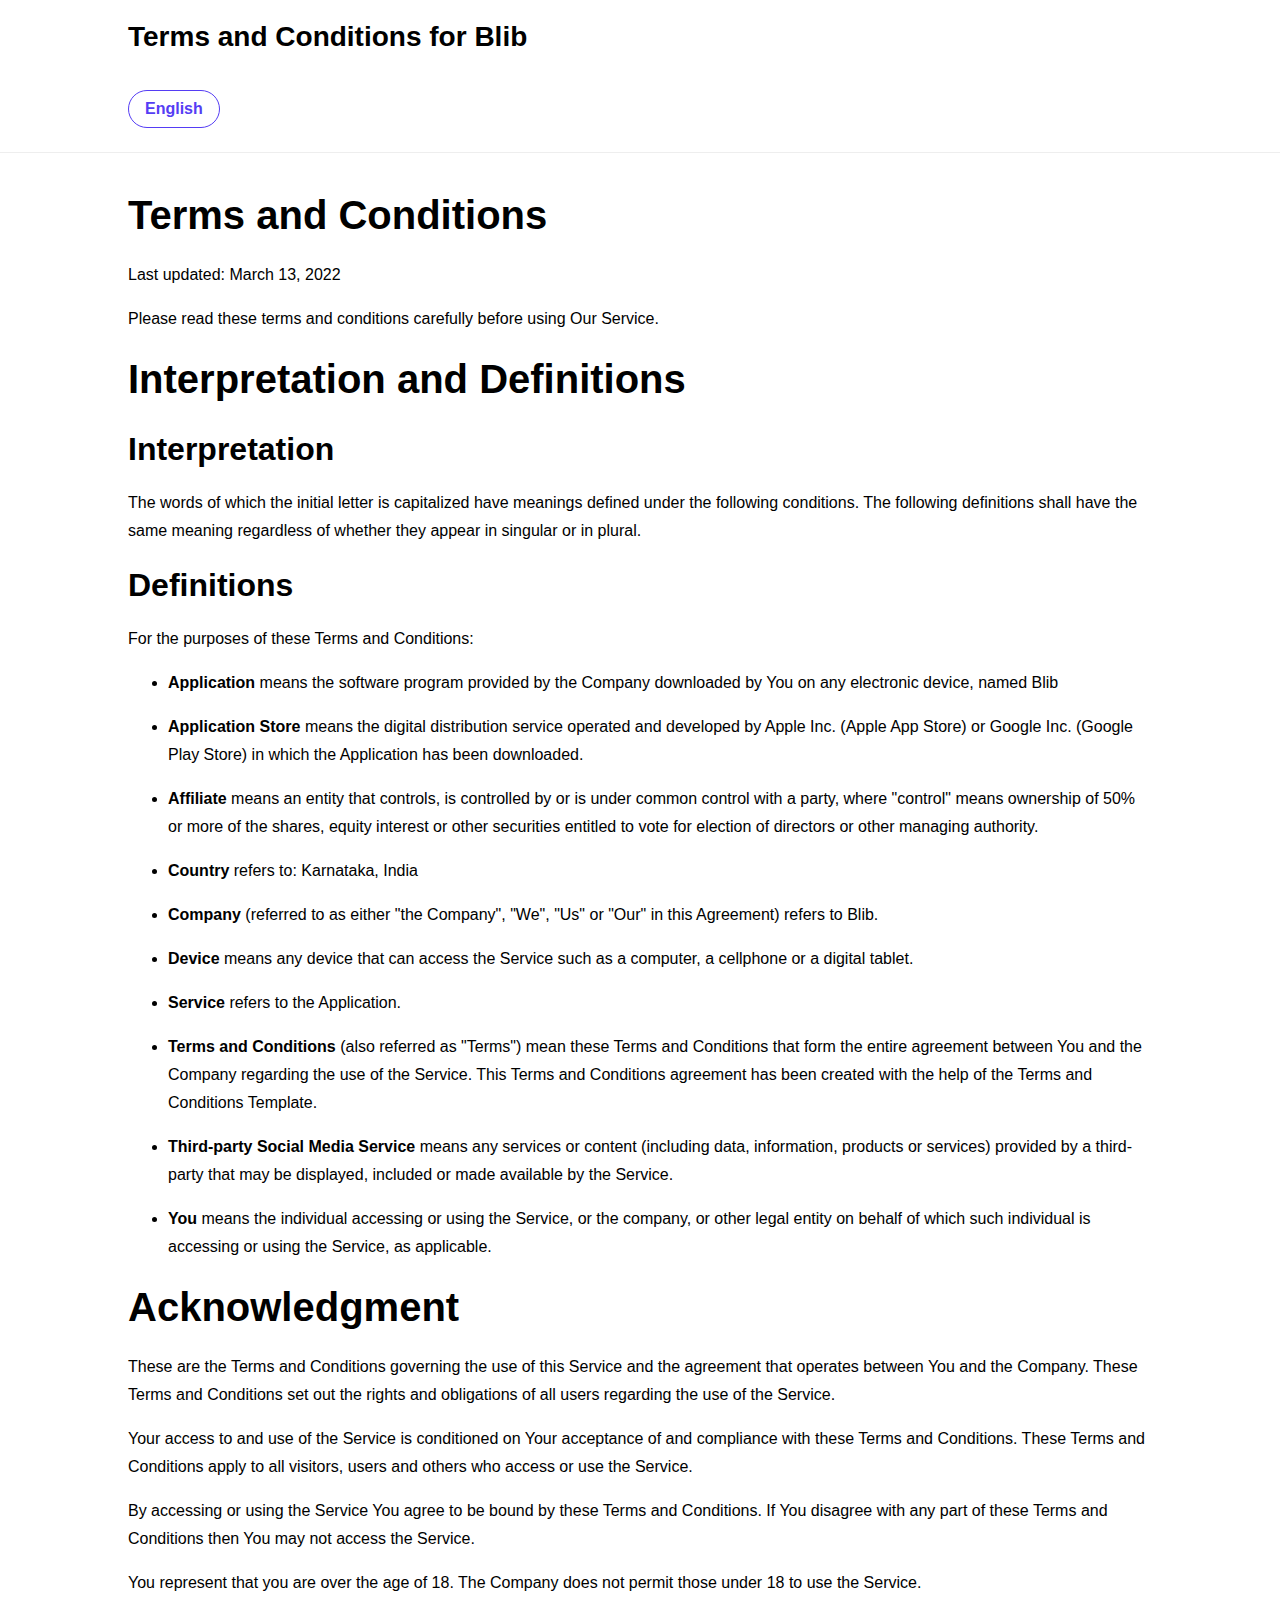
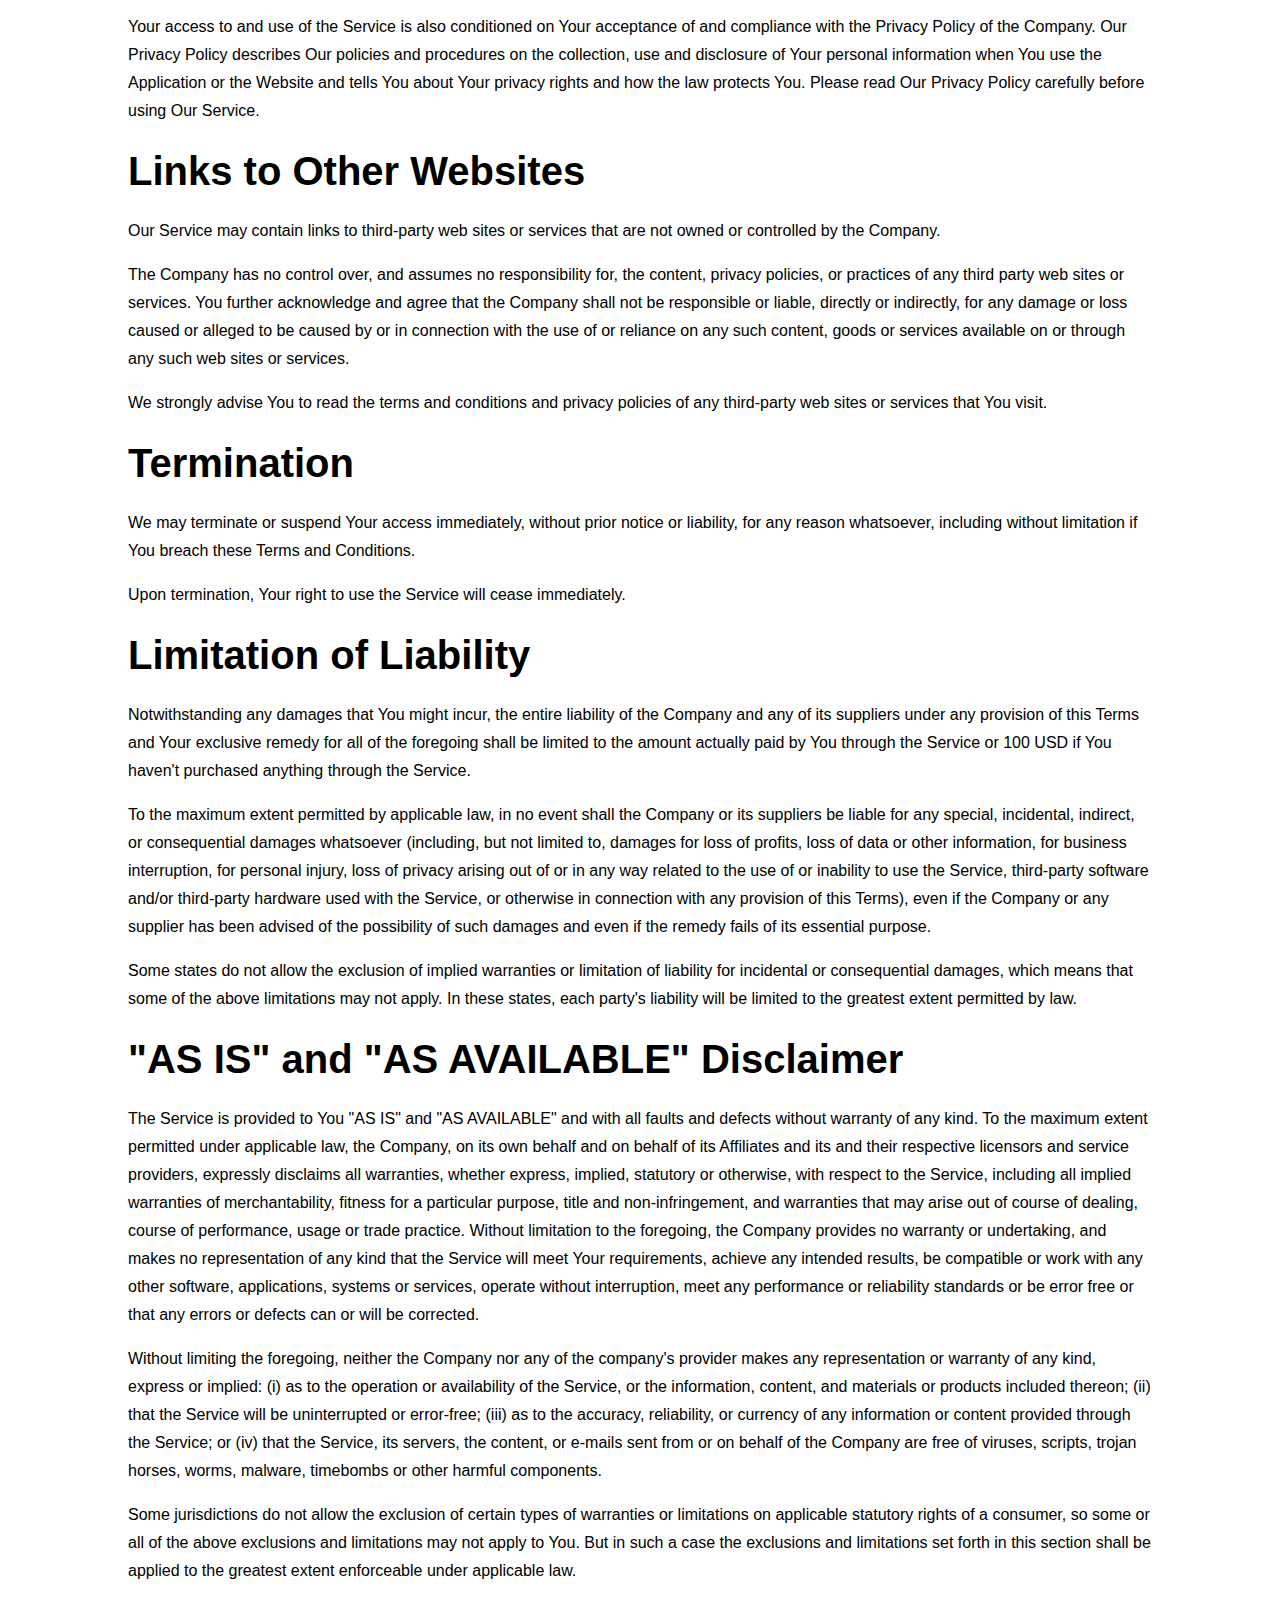
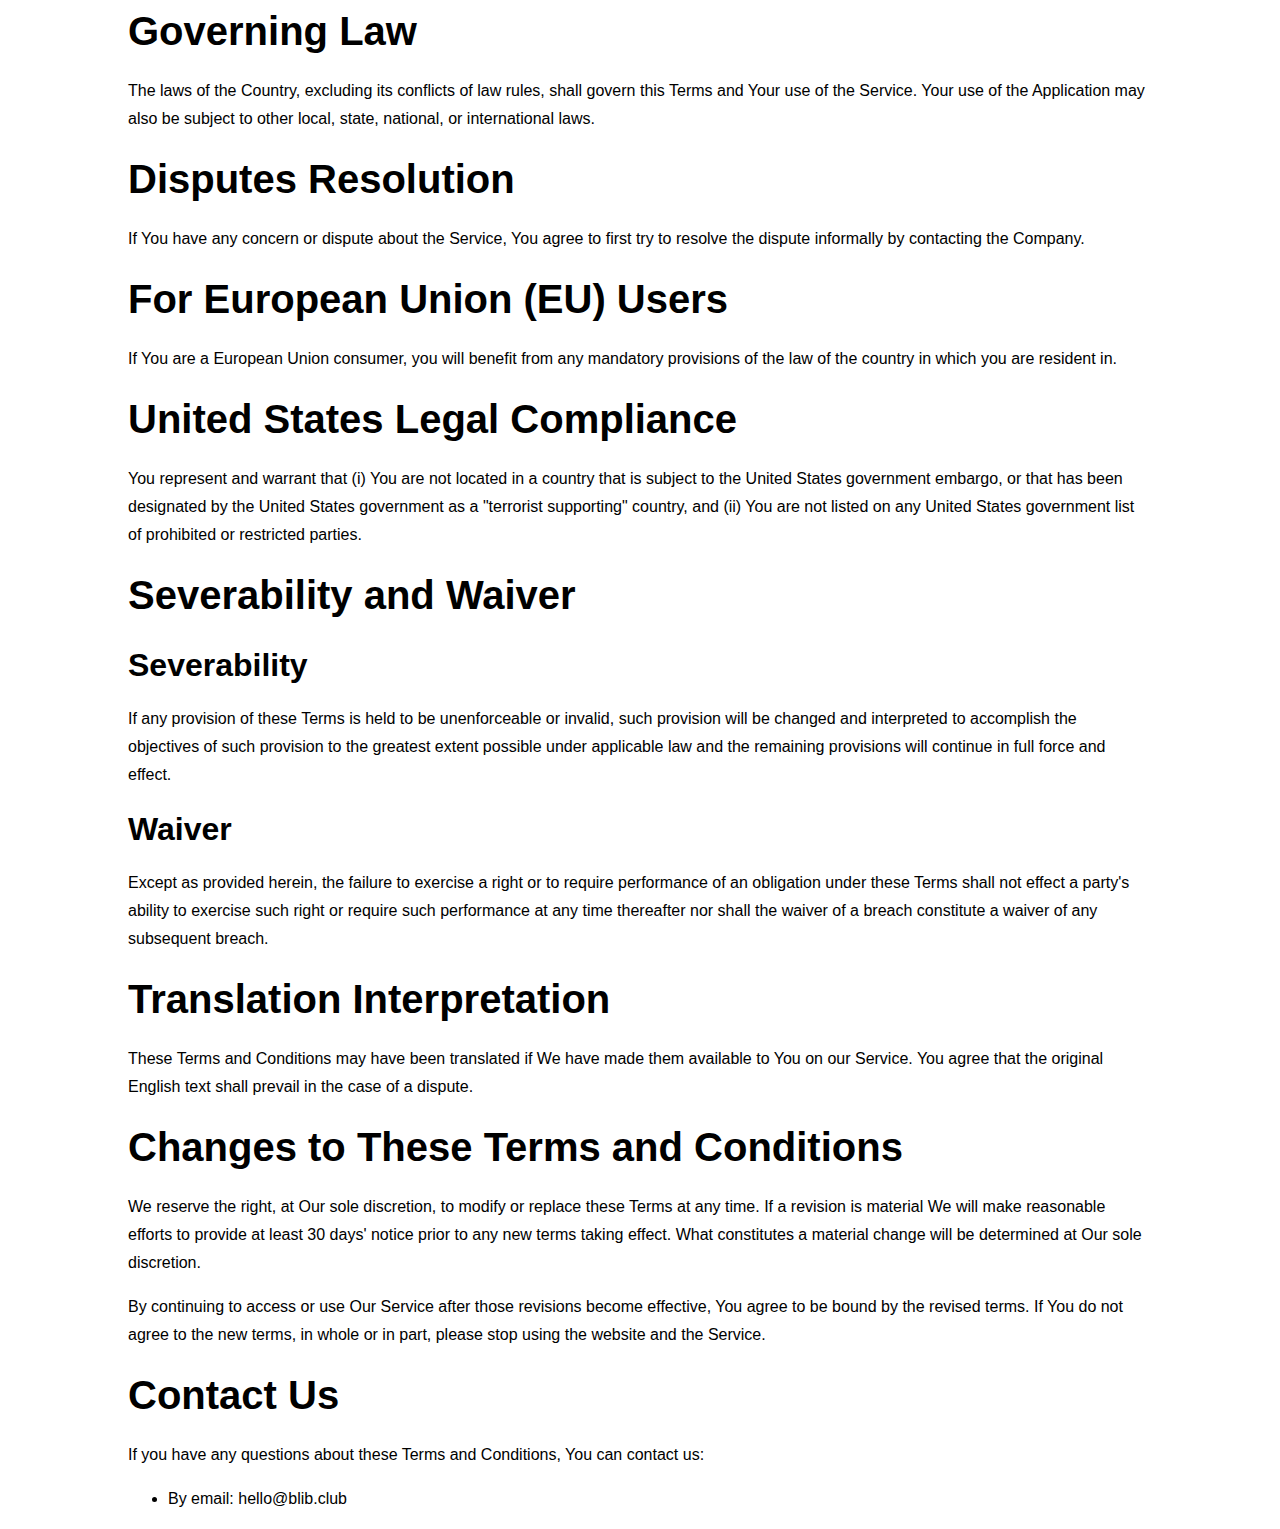
==== terms-and-conditions.html @ d6e5bd89 "Added the terms and condition & privacy-and-policy" ====
<!DOCTYPE html>
<html lang="en"><head><meta http-equiv="Content-Type" content="text/html; charset=UTF-8">
<title>Terms and Conditions for Blib</title>

<meta http-equiv="X-UA-Compatible" content="IE=edge,chrome=1">
<meta name="viewport" content="width=device-width, initial-scale=1">
<link rel="stylesheet" type="text/css" href="assets/css/livelink.css">
<meta name="robots" content="noindex">
</head>
<body>
<div class="page">
<div class="header">
<div class="container">
<p class="title">Terms and Conditions for Blib</p>
</div>
</div>

<div class="translations-list-container">
<div class="container">
<ul class="translations-list">
<li class="en translations-list-item">
<a class="tab-link active" href="https://about.blib.club/terms-and-conditions.html">English</a>
</li>
</ul>
</div>
</div>

<div class="translations-content-container">
<div class="container">
<div class="tab-content translations-content-item en visible" id="en">
<h1>Terms and Conditions</h1>
<p>Last updated: March 13, 2022</p>
<p>Please read these terms and conditions carefully before using Our Service.</p>
<h1>Interpretation and Definitions</h1>
<h2>Interpretation</h2>
<p>The words of which the initial letter is capitalized have meanings defined under the following conditions. The following definitions shall have the same meaning regardless of whether they appear in singular or in plural.</p>
<h2>Definitions</h2>
<p>For the purposes of these Terms and Conditions:</p>
<ul>
<li>
<p><strong>Application</strong> means the software program provided by the Company downloaded by You on any electronic device, named Blib</p>
</li>
<li>
<p><strong>Application Store</strong> means the digital distribution service operated and developed by Apple Inc. (Apple App Store) or Google Inc. (Google Play Store) in which the Application has been downloaded.</p>
</li>
<li>
<p><strong>Affiliate</strong> means an entity that controls, is controlled by or is under common control with a party, where "control" means ownership of 50% or more of the shares, equity interest or other securities entitled to vote for election of directors or other managing authority.</p>
</li>
<li>
<p><strong>Country</strong> refers to: Karnataka, India</p>
</li>
<li>
<p><strong>Company</strong> (referred to as either "the Company", "We", "Us" or "Our" in this Agreement) refers to Blib.</p>
</li>
<li>
<p><strong>Device</strong> means any device that can access the Service such as a computer, a cellphone or a digital tablet.</p>
</li>
<li>
<p><strong>Service</strong> refers to the Application.</p>
</li>
<li>
<p><strong>Terms and Conditions</strong> (also referred as "Terms") mean these Terms and Conditions that form the entire agreement between You and the Company regarding the use of the Service. This Terms and Conditions agreement has been created with the help of the <a href="https://www.freeprivacypolicy.com/blog/sample-terms-conditions-template/" target="_blank">Terms and Conditions Template</a>.</p>
</li>
<li>
<p><strong>Third-party Social Media Service</strong> means any services or content (including data, information, products or services) provided by a third-party that may be displayed, included or made available by the Service.</p>
</li>
<li>
<p><strong>You</strong> means the individual accessing or using the Service, or the company, or other legal entity on behalf of which such individual is accessing or using the Service, as applicable.</p>
</li>
</ul>
<h1>Acknowledgment</h1>
<p>These are the Terms and Conditions governing the use of this Service and the agreement that operates between You and the Company. These Terms and Conditions set out the rights and obligations of all users regarding the use of the Service.</p>
<p>Your access to and use of the Service is conditioned on Your acceptance of and compliance with these Terms and Conditions. These Terms and Conditions apply to all visitors, users and others who access or use the Service.</p>
<p>By accessing or using the Service You agree to be bound by these Terms and Conditions. If You disagree with any part of these Terms and Conditions then You may not access the Service.</p>
<p>You represent that you are over the age of 18. The Company does not permit those under 18 to use the Service.</p>
<p>Your access to and use of the Service is also conditioned on Your acceptance of and compliance with the Privacy Policy of the Company. Our Privacy Policy describes Our policies and procedures on the collection, use and disclosure of Your personal information when You use the Application or the Website and tells You about Your privacy rights and how the law protects You. Please read Our Privacy Policy carefully before using Our Service.</p>
<h1>Links to Other Websites</h1>
<p>Our Service may contain links to third-party web sites or services that are not owned or controlled by the Company.</p>
<p>The Company has no control over, and assumes no responsibility for, the content, privacy policies, or practices of any third party web sites or services. You further acknowledge and agree that the Company shall not be responsible or liable, directly or indirectly, for any damage or loss caused or alleged to be caused by or in connection with the use of or reliance on any such content, goods or services available on or through any such web sites or services.</p>
<p>We strongly advise You to read the terms and conditions and privacy policies of any third-party web sites or services that You visit.</p>
<h1>Termination</h1>
<p>We may terminate or suspend Your access immediately, without prior notice or liability, for any reason whatsoever, including without limitation if You breach these Terms and Conditions.</p>
<p>Upon termination, Your right to use the Service will cease immediately.</p>
<h1>Limitation of Liability</h1>
<p>Notwithstanding any damages that You might incur, the entire liability of the Company and any of its suppliers under any provision of this Terms and Your exclusive remedy for all of the foregoing shall be limited to the amount actually paid by You through the Service or 100 USD if You haven't purchased anything through the Service.</p>
<p>To the maximum extent permitted by applicable law, in no event shall the Company or its suppliers be liable for any special, incidental, indirect, or consequential damages whatsoever (including, but not limited to, damages for loss of profits, loss of data or other information, for business interruption, for personal injury, loss of privacy arising out of or in any way related to the use of or inability to use the Service, third-party software and/or third-party hardware used with the Service, or otherwise in connection with any provision of this Terms), even if the Company or any supplier has been advised of the possibility of such damages and even if the remedy fails of its essential purpose.</p>
<p>Some states do not allow the exclusion of implied warranties or limitation of liability for incidental or consequential damages, which means that some of the above limitations may not apply. In these states, each party's liability will be limited to the greatest extent permitted by law.</p>
<h1>"AS IS" and "AS AVAILABLE" Disclaimer</h1>
<p>The Service is provided to You "AS IS" and "AS AVAILABLE" and with all faults and defects without warranty of any kind. To the maximum extent permitted under applicable law, the Company, on its own behalf and on behalf of its Affiliates and its and their respective licensors and service providers, expressly disclaims all warranties, whether express, implied, statutory or otherwise, with respect to the Service, including all implied warranties of merchantability, fitness for a particular purpose, title and non-infringement, and warranties that may arise out of course of dealing, course of performance, usage or trade practice. Without limitation to the foregoing, the Company provides no warranty or undertaking, and makes no representation of any kind that the Service will meet Your requirements, achieve any intended results, be compatible or work with any other software, applications, systems or services, operate without interruption, meet any performance or reliability standards or be error free or that any errors or defects can or will be corrected.</p>
<p>Without limiting the foregoing, neither the Company nor any of the company's provider makes any representation or warranty of any kind, express or implied: (i) as to the operation or availability of the Service, or the information, content, and materials or products included thereon; (ii) that the Service will be uninterrupted or error-free; (iii) as to the accuracy, reliability, or currency of any information or content provided through the Service; or (iv) that the Service, its servers, the content, or e-mails sent from or on behalf of the Company are free of viruses, scripts, trojan horses, worms, malware, timebombs or other harmful components.</p>
<p>Some jurisdictions do not allow the exclusion of certain types of warranties or limitations on applicable statutory rights of a consumer, so some or all of the above exclusions and limitations may not apply to You. But in such a case the exclusions and limitations set forth in this section shall be applied to the greatest extent enforceable under applicable law.</p>
<h1>Governing Law</h1>
<p>The laws of the Country, excluding its conflicts of law rules, shall govern this Terms and Your use of the Service. Your use of the Application may also be subject to other local, state, national, or international laws.</p>
<h1>Disputes Resolution</h1>
<p>If You have any concern or dispute about the Service, You agree to first try to resolve the dispute informally by contacting the Company.</p>
<h1>For European Union (EU) Users</h1>
<p>If You are a European Union consumer, you will benefit from any mandatory provisions of the law of the country in which you are resident in.</p>
<h1>United States Legal Compliance</h1>
<p>You represent and warrant that (i) You are not located in a country that is subject to the United States government embargo, or that has been designated by the United States government as a "terrorist supporting" country, and (ii) You are not listed on any United States government list of prohibited or restricted parties.</p>
<h1>Severability and Waiver</h1>
<h2>Severability</h2>
<p>If any provision of these Terms is held to be unenforceable or invalid, such provision will be changed and interpreted to accomplish the objectives of such provision to the greatest extent possible under applicable law and the remaining provisions will continue in full force and effect.</p>
<h2>Waiver</h2>
<p>Except as provided herein, the failure to exercise a right or to require performance of an obligation under these Terms shall not effect a party's ability to exercise such right or require such performance at any time thereafter nor shall the waiver of a breach constitute a waiver of any subsequent breach.</p>
<h1>Translation Interpretation</h1>
<p>These Terms and Conditions may have been translated if We have made them available to You on our Service.
You agree that the original English text shall prevail in the case of a dispute.</p>
<h1>Changes to These Terms and Conditions</h1>
<p>We reserve the right, at Our sole discretion, to modify or replace these Terms at any time. If a revision is material We will make reasonable efforts to provide at least 30 days' notice prior to any new terms taking effect. What constitutes a material change will be determined at Our sole discretion.</p>
<p>By continuing to access or use Our Service after those revisions become effective, You agree to be bound by the revised terms. If You do not agree to the new terms, in whole or in part, please stop using the website and the Service.</p>
<h1>Contact Us</h1>
<p>If you have any questions about these Terms and Conditions, You can contact us:</p>
<ul>
<li>By email: hello@blib.club</li>
</ul>
</div>
</div>
</div>

</div>
<script type="text/javascript">
    const tabLinks = Array.from(document.querySelectorAll(".tab-link"));
    const tabContents = document.querySelectorAll(".tab-content");
    
    tabLinks.forEach(function(tabLink) {
        tabLink.addEventListener("click", toggleTab);
    });
    
    let priorActiveTab = null;
    
    function toggleTab(event) {
        tabLinks.forEach(function(tabLink, index){
            tabLink.classList.remove("active");
            tabLink.classList.add("inactive");
        
            tabContents[index].classList.remove("visible");
            tabContents[index].classList.add("hidden");
        });

        if(priorActiveTab === this) {
            this.classList.remove("active");
            this.classList.add("inactive");

            tabContents[tabLinks.indexOf(this)].classList.remove("visible");
            tabContents[tabLinks.indexOf(this)].classList.add("hidden");

            priorActiveTab = null;
        } else {
            this.classList.remove("inactive");
            this.classList.add("active");
        
            tabContents[tabLinks.indexOf(this)].classList.remove("hidden");
            tabContents[tabLinks.indexOf(this)].classList.add("visible");
        
            priorActiveTab = this;
        }
        
        if (priorActiveTab === null) {
            this.classList.remove("inactive");
            this.classList.add("active");
        
            tabContents[tabLinks.indexOf(this)].classList.remove("hidden");
            tabContents[tabLinks.indexOf(this)].classList.add("visible");
        }
      
        event.preventDefault();
    }
</script>

</body></html>
---- assets/css/livelink.css ----
body {
    background: #fff;
    color: #000;
    font-family: Helvetica Neue,Helvetica,Arial,sans-serif;
    font-size: 16px;
    line-height: 28px;
    margin: 0
}

h1,h2,h3,h4,h5,h6,li,p {
    margin: 0 0 16px
}

h1 {
    font-size: 40px;
    line-height: 60px
}

h1,h2 {
    font-weight: 700
}

h2 {
    font-size: 32px;
    line-height: 48px
}

h3 {
    font-size: 24px;
    line-height: 36px
}

h3,h4 {
    font-weight: 700
}

h4 {
    font-size: 20px;
    line-height: 30px
}

h5,h6 {
    font-size: 16px;
    line-height: 24px;
    font-weight: 700
}

a {
    text-decoration: none;
    cursor: pointer;
    color: #000
}

a:hover,a[rel~=nofollow] {
    text-decoration: underline
}

a[rel~=nofollow] {
    color: #553df4
}

a[rel~=nofollow]:hover {
    text-decoration: none
}

.visible {
    display: block
}

.hidden {
    display: none
}

.page {
    width: 100%
}

.container {
    position: relative;
    width: 90%;
    max-width: 1024px;
    margin: 0 auto
}

.header {
    padding: 16px 0
}

.header .title {
    font-size: 28px;
    line-height: 42px;
    font-weight: 700
}

.content {
    padding-bottom: 32px
}

.translations-list-container {
    border-bottom: 1px solid #eee;
    padding-bottom: 16px;
    margin: 0 0 32px
}

.translations-list-container .translations-list {
    margin: 0;
    padding: 0;
    list-style: none
}

.translations-list-container .translations-list .translations-list-item {
    display: inline-block;
    padding: 0;
    margin: 0 8px 8px 0;
    font-weight: 700;
    color: #553df4
}

.translations-list-container .translations-list .translations-list-item a {
    display: inline-block;
    color: #553df4;
    border: 1px solid #553df4;
    border-radius: 32px;
    padding: 4px 16px
}
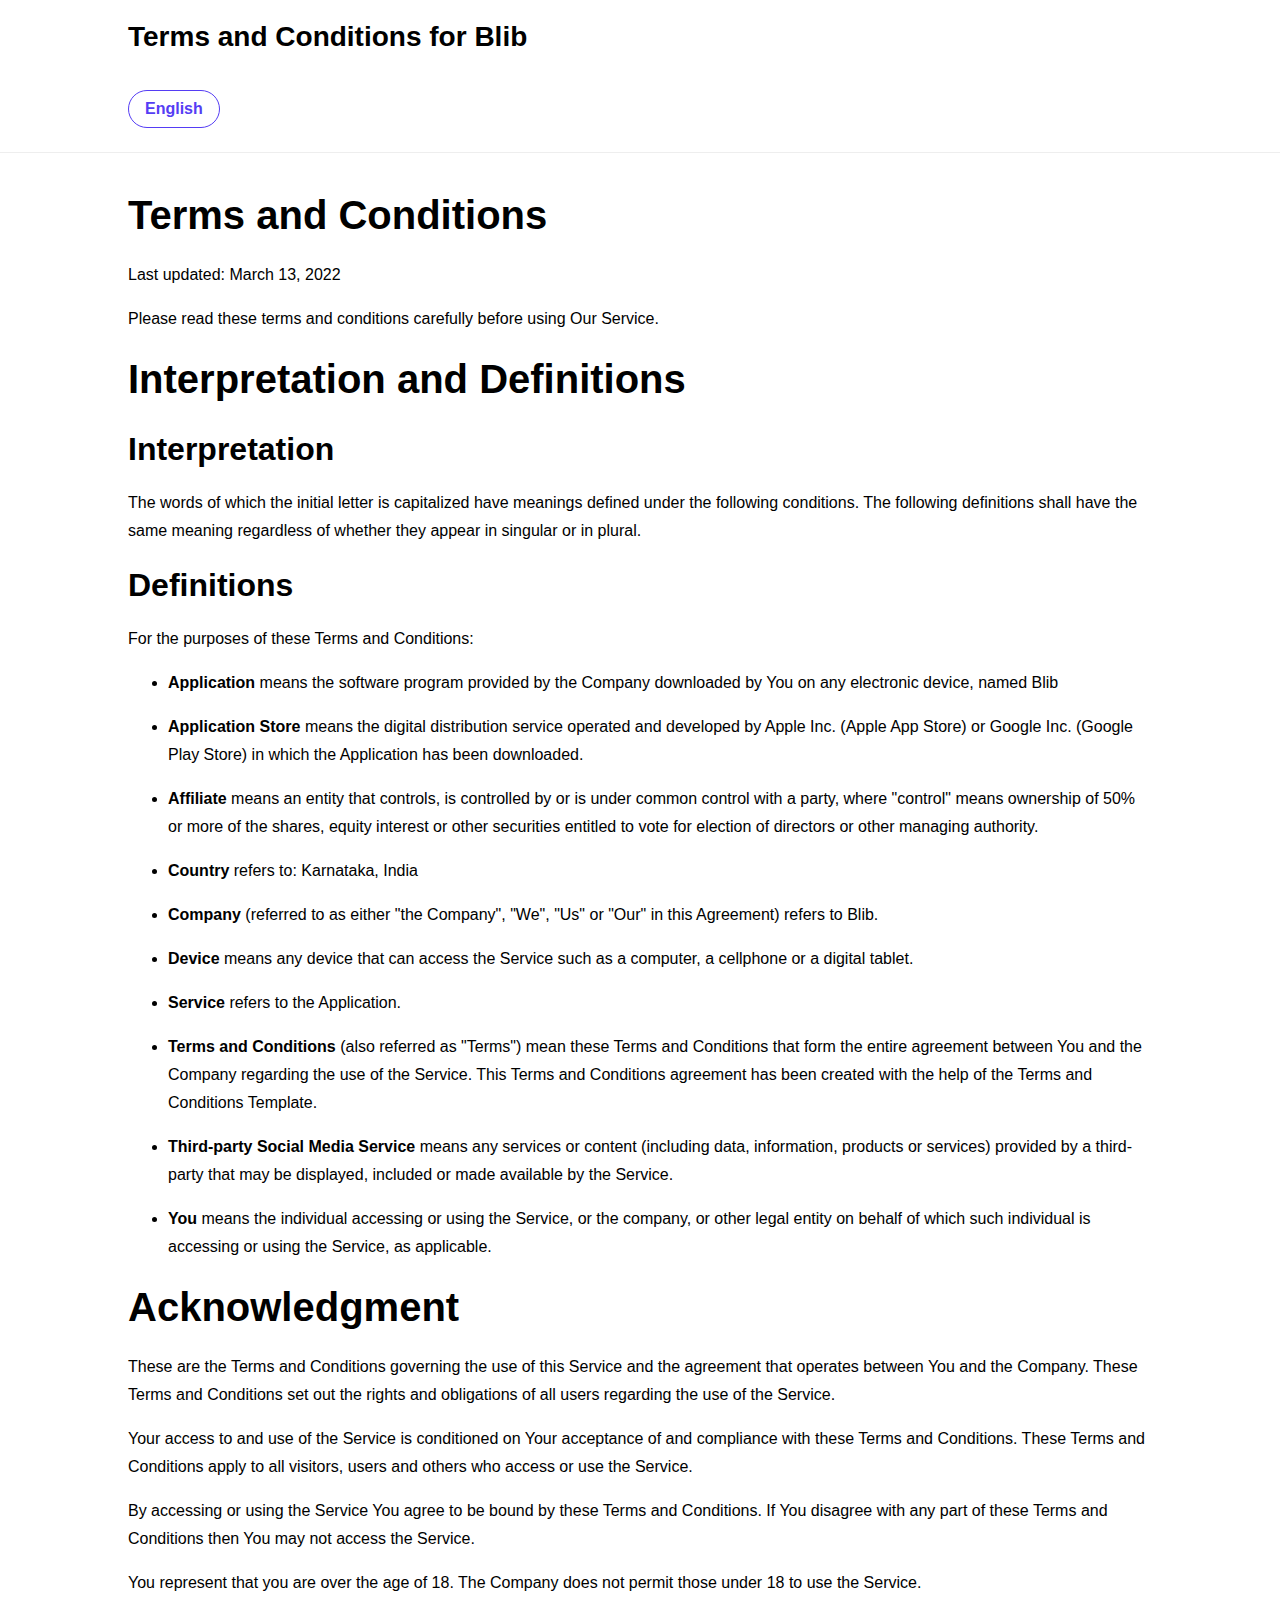
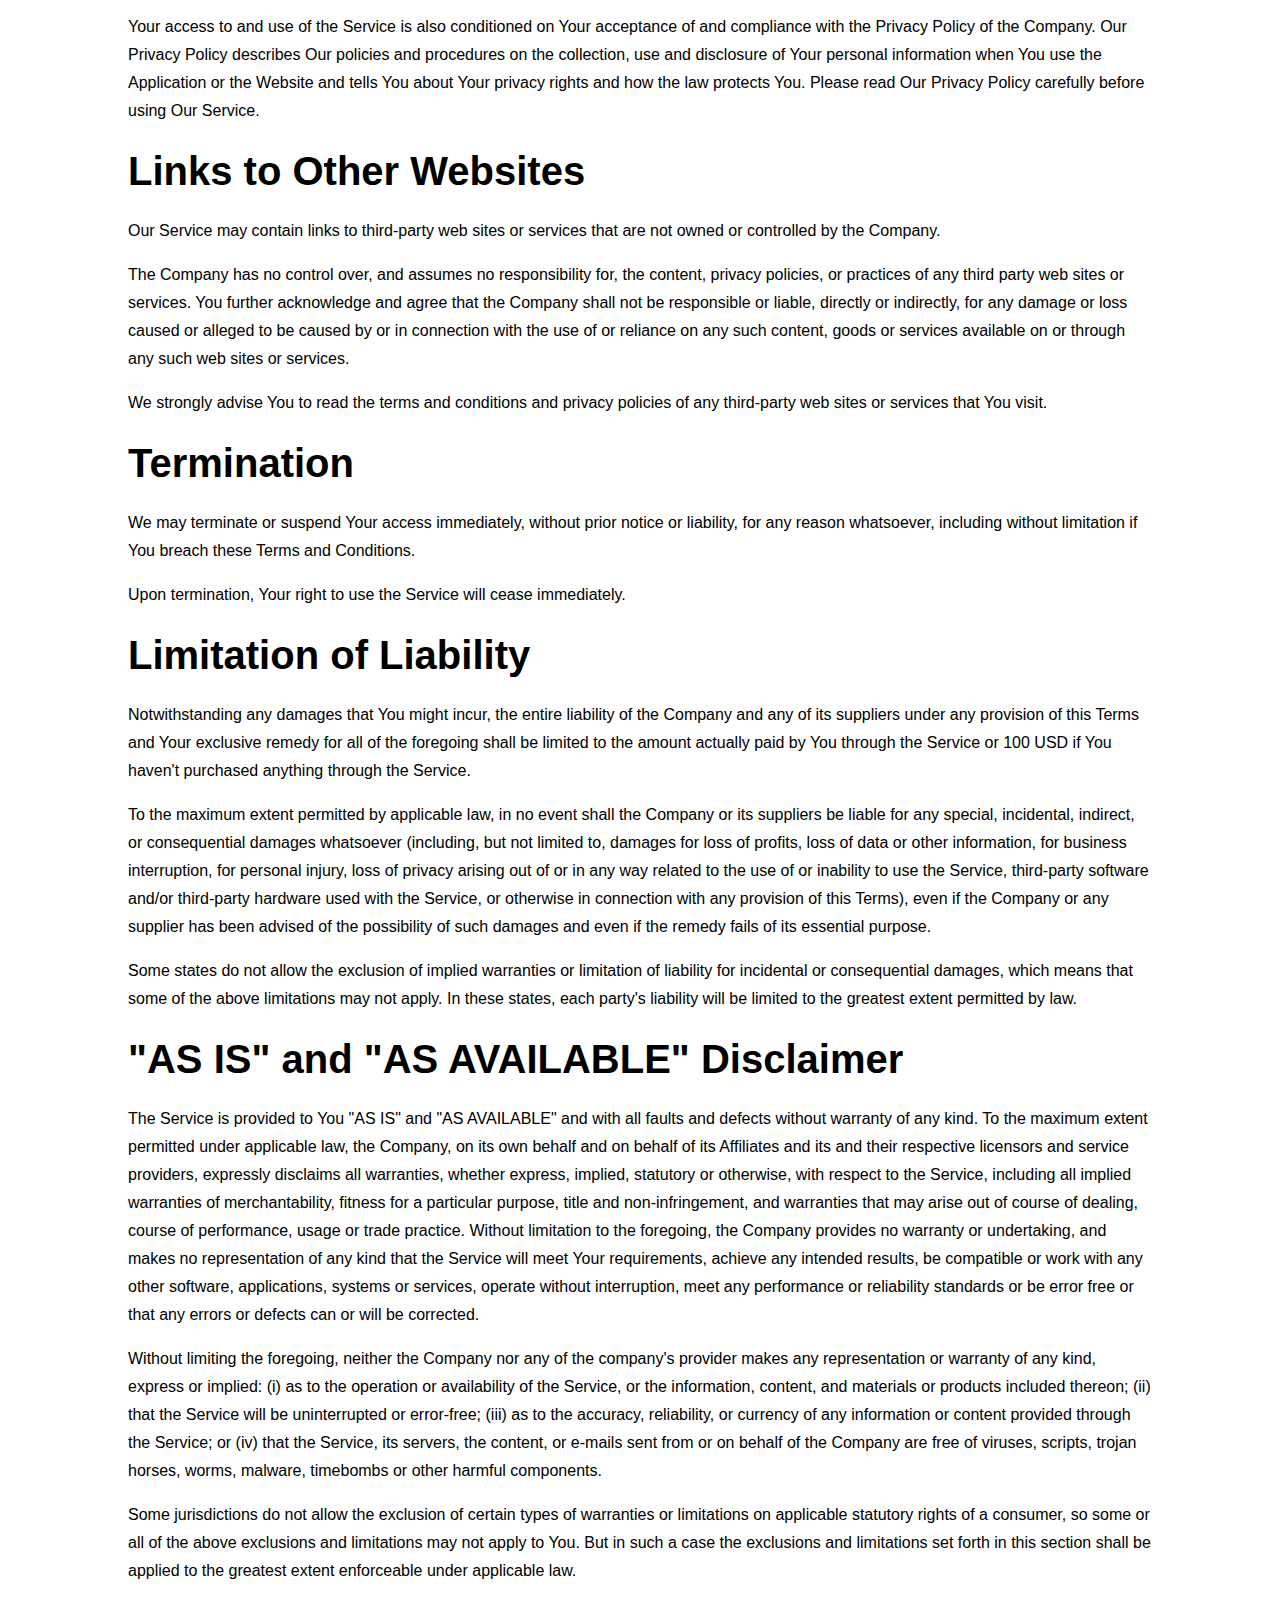
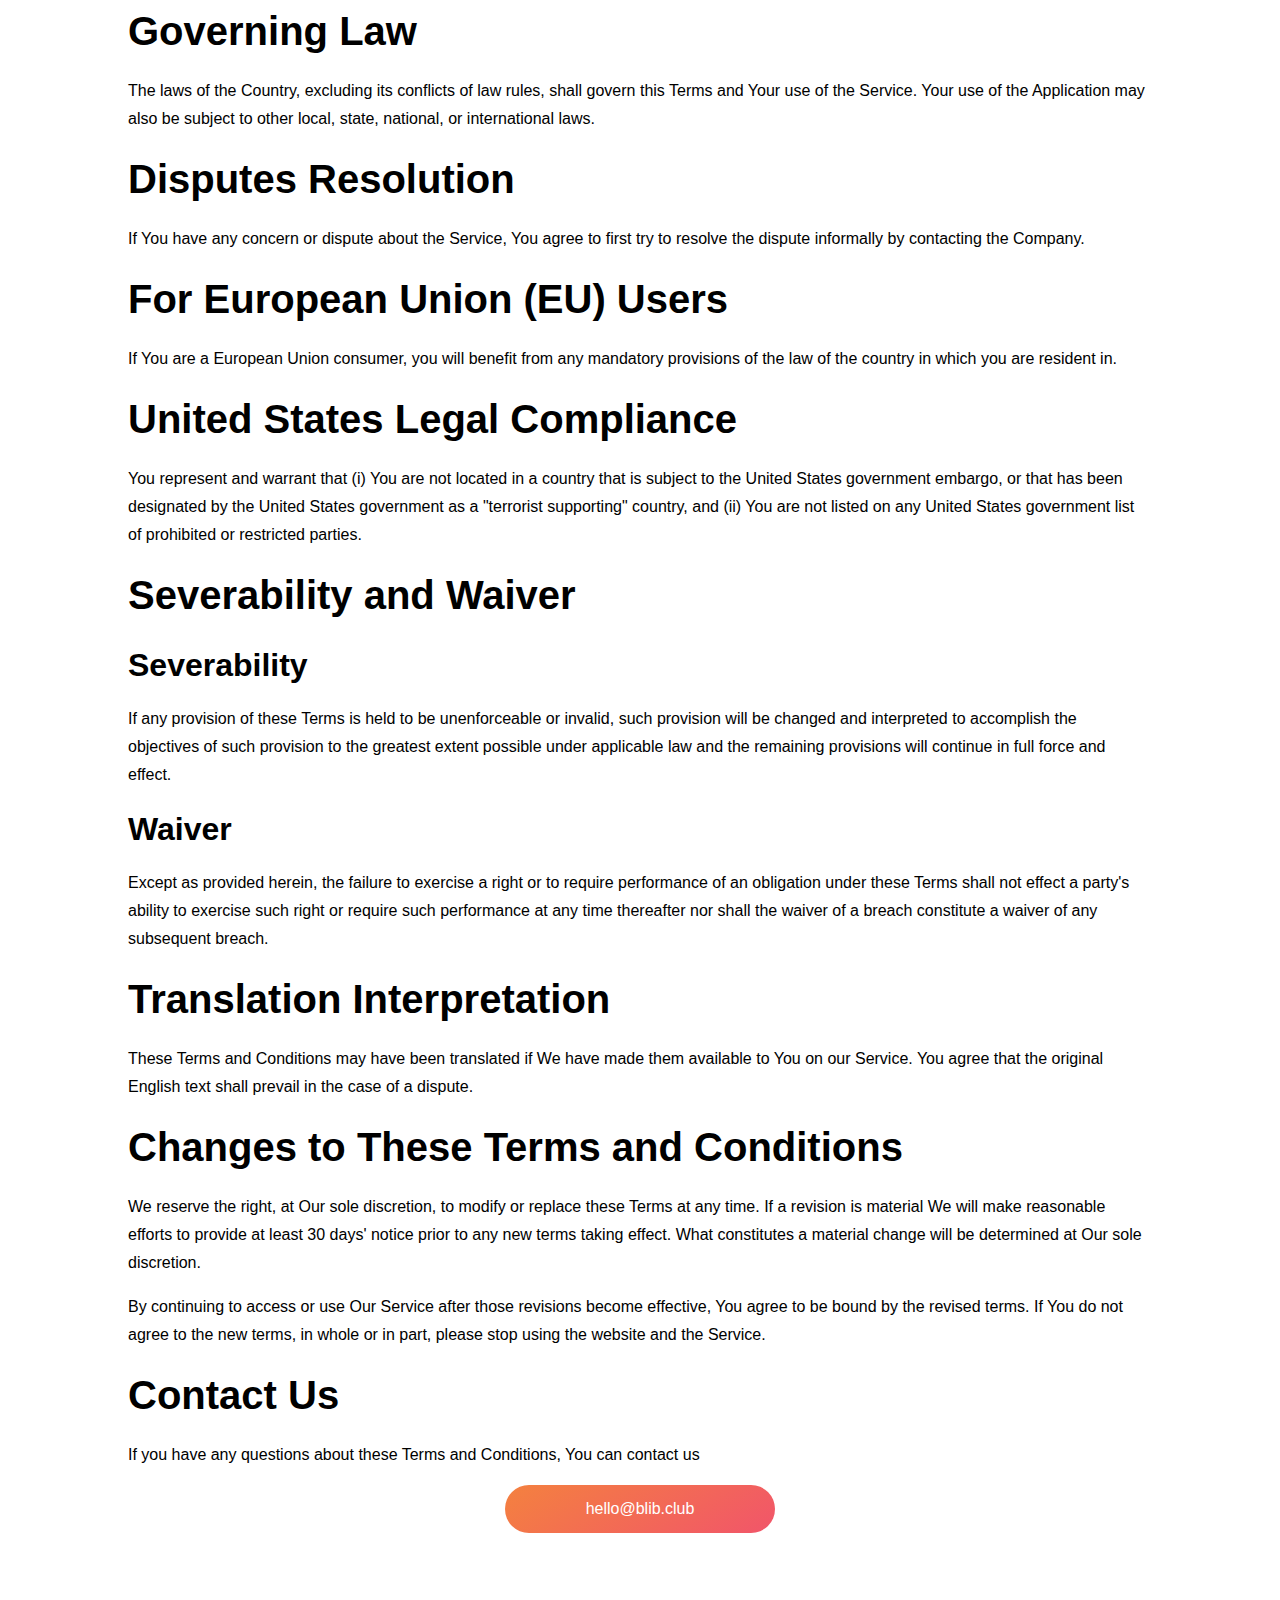
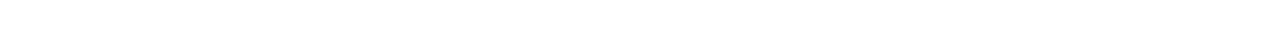
==== commit 60d834e0: "add href for email and some css change" ====
--- a/terms-and-conditions.html
+++ b/terms-and-conditions.html
@@ -1,170 +1,383 @@
 <!DOCTYPE html>
-<html lang="en"><head><meta http-equiv="Content-Type" content="text/html; charset=UTF-8">
-<title>Terms and Conditions for Blib</title>
-
-<meta http-equiv="X-UA-Compatible" content="IE=edge,chrome=1">
-<meta name="viewport" content="width=device-width, initial-scale=1">
-<link rel="stylesheet" type="text/css" href="assets/css/livelink.css">
-<meta name="robots" content="noindex">
-</head>
-<body>
-<div class="page">
-<div class="header">
-<div class="container">
-<p class="title">Terms and Conditions for Blib</p>
-</div>
-</div>
-
-<div class="translations-list-container">
-<div class="container">
-<ul class="translations-list">
-<li class="en translations-list-item">
-<a class="tab-link active" href="https://about.blib.club/terms-and-conditions.html">English</a>
-</li>
-</ul>
-</div>
-</div>
-
-<div class="translations-content-container">
-<div class="container">
-<div class="tab-content translations-content-item en visible" id="en">
-<h1>Terms and Conditions</h1>
-<p>Last updated: March 13, 2022</p>
-<p>Please read these terms and conditions carefully before using Our Service.</p>
-<h1>Interpretation and Definitions</h1>
-<h2>Interpretation</h2>
-<p>The words of which the initial letter is capitalized have meanings defined under the following conditions. The following definitions shall have the same meaning regardless of whether they appear in singular or in plural.</p>
-<h2>Definitions</h2>
-<p>For the purposes of these Terms and Conditions:</p>
-<ul>
-<li>
-<p><strong>Application</strong> means the software program provided by the Company downloaded by You on any electronic device, named Blib</p>
-</li>
-<li>
-<p><strong>Application Store</strong> means the digital distribution service operated and developed by Apple Inc. (Apple App Store) or Google Inc. (Google Play Store) in which the Application has been downloaded.</p>
-</li>
-<li>
-<p><strong>Affiliate</strong> means an entity that controls, is controlled by or is under common control with a party, where "control" means ownership of 50% or more of the shares, equity interest or other securities entitled to vote for election of directors or other managing authority.</p>
-</li>
-<li>
-<p><strong>Country</strong> refers to: Karnataka, India</p>
-</li>
-<li>
-<p><strong>Company</strong> (referred to as either "the Company", "We", "Us" or "Our" in this Agreement) refers to Blib.</p>
-</li>
-<li>
-<p><strong>Device</strong> means any device that can access the Service such as a computer, a cellphone or a digital tablet.</p>
-</li>
-<li>
-<p><strong>Service</strong> refers to the Application.</p>
-</li>
-<li>
-<p><strong>Terms and Conditions</strong> (also referred as "Terms") mean these Terms and Conditions that form the entire agreement between You and the Company regarding the use of the Service. This Terms and Conditions agreement has been created with the help of the <a href="https://www.freeprivacypolicy.com/blog/sample-terms-conditions-template/" target="_blank">Terms and Conditions Template</a>.</p>
-</li>
-<li>
-<p><strong>Third-party Social Media Service</strong> means any services or content (including data, information, products or services) provided by a third-party that may be displayed, included or made available by the Service.</p>
-</li>
-<li>
-<p><strong>You</strong> means the individual accessing or using the Service, or the company, or other legal entity on behalf of which such individual is accessing or using the Service, as applicable.</p>
-</li>
-</ul>
-<h1>Acknowledgment</h1>
-<p>These are the Terms and Conditions governing the use of this Service and the agreement that operates between You and the Company. These Terms and Conditions set out the rights and obligations of all users regarding the use of the Service.</p>
-<p>Your access to and use of the Service is conditioned on Your acceptance of and compliance with these Terms and Conditions. These Terms and Conditions apply to all visitors, users and others who access or use the Service.</p>
-<p>By accessing or using the Service You agree to be bound by these Terms and Conditions. If You disagree with any part of these Terms and Conditions then You may not access the Service.</p>
-<p>You represent that you are over the age of 18. The Company does not permit those under 18 to use the Service.</p>
-<p>Your access to and use of the Service is also conditioned on Your acceptance of and compliance with the Privacy Policy of the Company. Our Privacy Policy describes Our policies and procedures on the collection, use and disclosure of Your personal information when You use the Application or the Website and tells You about Your privacy rights and how the law protects You. Please read Our Privacy Policy carefully before using Our Service.</p>
-<h1>Links to Other Websites</h1>
-<p>Our Service may contain links to third-party web sites or services that are not owned or controlled by the Company.</p>
-<p>The Company has no control over, and assumes no responsibility for, the content, privacy policies, or practices of any third party web sites or services. You further acknowledge and agree that the Company shall not be responsible or liable, directly or indirectly, for any damage or loss caused or alleged to be caused by or in connection with the use of or reliance on any such content, goods or services available on or through any such web sites or services.</p>
-<p>We strongly advise You to read the terms and conditions and privacy policies of any third-party web sites or services that You visit.</p>
-<h1>Termination</h1>
-<p>We may terminate or suspend Your access immediately, without prior notice or liability, for any reason whatsoever, including without limitation if You breach these Terms and Conditions.</p>
-<p>Upon termination, Your right to use the Service will cease immediately.</p>
-<h1>Limitation of Liability</h1>
-<p>Notwithstanding any damages that You might incur, the entire liability of the Company and any of its suppliers under any provision of this Terms and Your exclusive remedy for all of the foregoing shall be limited to the amount actually paid by You through the Service or 100 USD if You haven't purchased anything through the Service.</p>
-<p>To the maximum extent permitted by applicable law, in no event shall the Company or its suppliers be liable for any special, incidental, indirect, or consequential damages whatsoever (including, but not limited to, damages for loss of profits, loss of data or other information, for business interruption, for personal injury, loss of privacy arising out of or in any way related to the use of or inability to use the Service, third-party software and/or third-party hardware used with the Service, or otherwise in connection with any provision of this Terms), even if the Company or any supplier has been advised of the possibility of such damages and even if the remedy fails of its essential purpose.</p>
-<p>Some states do not allow the exclusion of implied warranties or limitation of liability for incidental or consequential damages, which means that some of the above limitations may not apply. In these states, each party's liability will be limited to the greatest extent permitted by law.</p>
-<h1>"AS IS" and "AS AVAILABLE" Disclaimer</h1>
-<p>The Service is provided to You "AS IS" and "AS AVAILABLE" and with all faults and defects without warranty of any kind. To the maximum extent permitted under applicable law, the Company, on its own behalf and on behalf of its Affiliates and its and their respective licensors and service providers, expressly disclaims all warranties, whether express, implied, statutory or otherwise, with respect to the Service, including all implied warranties of merchantability, fitness for a particular purpose, title and non-infringement, and warranties that may arise out of course of dealing, course of performance, usage or trade practice. Without limitation to the foregoing, the Company provides no warranty or undertaking, and makes no representation of any kind that the Service will meet Your requirements, achieve any intended results, be compatible or work with any other software, applications, systems or services, operate without interruption, meet any performance or reliability standards or be error free or that any errors or defects can or will be corrected.</p>
-<p>Without limiting the foregoing, neither the Company nor any of the company's provider makes any representation or warranty of any kind, express or implied: (i) as to the operation or availability of the Service, or the information, content, and materials or products included thereon; (ii) that the Service will be uninterrupted or error-free; (iii) as to the accuracy, reliability, or currency of any information or content provided through the Service; or (iv) that the Service, its servers, the content, or e-mails sent from or on behalf of the Company are free of viruses, scripts, trojan horses, worms, malware, timebombs or other harmful components.</p>
-<p>Some jurisdictions do not allow the exclusion of certain types of warranties or limitations on applicable statutory rights of a consumer, so some or all of the above exclusions and limitations may not apply to You. But in such a case the exclusions and limitations set forth in this section shall be applied to the greatest extent enforceable under applicable law.</p>
-<h1>Governing Law</h1>
-<p>The laws of the Country, excluding its conflicts of law rules, shall govern this Terms and Your use of the Service. Your use of the Application may also be subject to other local, state, national, or international laws.</p>
-<h1>Disputes Resolution</h1>
-<p>If You have any concern or dispute about the Service, You agree to first try to resolve the dispute informally by contacting the Company.</p>
-<h1>For European Union (EU) Users</h1>
-<p>If You are a European Union consumer, you will benefit from any mandatory provisions of the law of the country in which you are resident in.</p>
-<h1>United States Legal Compliance</h1>
-<p>You represent and warrant that (i) You are not located in a country that is subject to the United States government embargo, or that has been designated by the United States government as a "terrorist supporting" country, and (ii) You are not listed on any United States government list of prohibited or restricted parties.</p>
-<h1>Severability and Waiver</h1>
-<h2>Severability</h2>
-<p>If any provision of these Terms is held to be unenforceable or invalid, such provision will be changed and interpreted to accomplish the objectives of such provision to the greatest extent possible under applicable law and the remaining provisions will continue in full force and effect.</p>
-<h2>Waiver</h2>
-<p>Except as provided herein, the failure to exercise a right or to require performance of an obligation under these Terms shall not effect a party's ability to exercise such right or require such performance at any time thereafter nor shall the waiver of a breach constitute a waiver of any subsequent breach.</p>
-<h1>Translation Interpretation</h1>
-<p>These Terms and Conditions may have been translated if We have made them available to You on our Service.
-You agree that the original English text shall prevail in the case of a dispute.</p>
-<h1>Changes to These Terms and Conditions</h1>
-<p>We reserve the right, at Our sole discretion, to modify or replace these Terms at any time. If a revision is material We will make reasonable efforts to provide at least 30 days' notice prior to any new terms taking effect. What constitutes a material change will be determined at Our sole discretion.</p>
-<p>By continuing to access or use Our Service after those revisions become effective, You agree to be bound by the revised terms. If You do not agree to the new terms, in whole or in part, please stop using the website and the Service.</p>
-<h1>Contact Us</h1>
-<p>If you have any questions about these Terms and Conditions, You can contact us:</p>
-<ul>
-<li>By email: hello@blib.club</li>
-</ul>
-</div>
-</div>
-</div>
-
-</div>
-<script type="text/javascript">
-    const tabLinks = Array.from(document.querySelectorAll(".tab-link"));
-    const tabContents = document.querySelectorAll(".tab-content");
-    
-    tabLinks.forEach(function(tabLink) {
+<html lang="en">
+  <head>
+    <meta http-equiv="Content-Type" content="text/html; charset=UTF-8" />
+    <title>Terms and Conditions for Blib</title>
+
+    <meta http-equiv="X-UA-Compatible" content="IE=edge,chrome=1" />
+    <meta name="viewport" content="width=device-width, initial-scale=1" />
+    <link rel="stylesheet" type="text/css" href="assets/css/livelink.css" />
+    <link rel="stylesheet" type="text/css" href="assets/css/font-awesome.css">
+    <meta name="robots" content="noindex" />
+  </head>
+  <body>
+    <div class="page">
+      <div class="header">
+        <div class="container">
+          <p class="title">Terms and Conditions for Blib</p>
+        </div>
+      </div>
+
+      <div class="translations-list-container">
+        <div class="container">
+          <ul class="translations-list">
+            <li class="en translations-list-item">
+              <a
+                class="tab-link active"
+                href="https://about.blib.club/terms-and-conditions.html"
+                >English</a
+              >
+            </li>
+          </ul>
+        </div>
+      </div>
+
+      <div class="translations-content-container">
+        <div class="container">
+          <div class="tab-content translations-content-item en visible" id="en">
+            <h1>Terms and Conditions</h1>
+            <p>Last updated: March 13, 2022</p>
+            <p>
+              Please read these terms and conditions carefully before using Our
+              Service.
+            </p>
+            <h1>Interpretation and Definitions</h1>
+            <h2>Interpretation</h2>
+            <p>
+              The words of which the initial letter is capitalized have meanings
+              defined under the following conditions. The following definitions
+              shall have the same meaning regardless of whether they appear in
+              singular or in plural.
+            </p>
+            <h2>Definitions</h2>
+            <p>For the purposes of these Terms and Conditions:</p>
+            <ul>
+              <li>
+                <p>
+                  <strong>Application</strong> means the software program
+                  provided by the Company downloaded by You on any electronic
+                  device, named Blib
+                </p>
+              </li>
+              <li>
+                <p>
+                  <strong>Application Store</strong> means the digital
+                  distribution service operated and developed by Apple Inc.
+                  (Apple App Store) or Google Inc. (Google Play Store) in which
+                  the Application has been downloaded.
+                </p>
+              </li>
+              <li>
+                <p>
+                  <strong>Affiliate</strong> means an entity that controls, is
+                  controlled by or is under common control with a party, where
+                  "control" means ownership of 50% or more of the shares, equity
+                  interest or other securities entitled to vote for election of
+                  directors or other managing authority.
+                </p>
+              </li>
+              <li>
+                <p><strong>Country</strong> refers to: Karnataka, India</p>
+              </li>
+              <li>
+                <p>
+                  <strong>Company</strong> (referred to as either "the Company",
+                  "We", "Us" or "Our" in this Agreement) refers to Blib.
+                </p>
+              </li>
+              <li>
+                <p>
+                  <strong>Device</strong> means any device that can access the
+                  Service such as a computer, a cellphone or a digital tablet.
+                </p>
+              </li>
+              <li>
+                <p><strong>Service</strong> refers to the Application.</p>
+              </li>
+              <li>
+                <p>
+                  <strong>Terms and Conditions</strong> (also referred as
+                  "Terms") mean these Terms and Conditions that form the entire
+                  agreement between You and the Company regarding the use of the
+                  Service. This Terms and Conditions agreement has been created
+                  with the help of the
+                  <a
+                    href="https://www.freeprivacypolicy.com/blog/sample-terms-conditions-template/"
+                    target="_blank"
+                    >Terms and Conditions Template</a
+                  >.
+                </p>
+              </li>
+              <li>
+                <p>
+                  <strong>Third-party Social Media Service</strong> means any
+                  services or content (including data, information, products or
+                  services) provided by a third-party that may be displayed,
+                  included or made available by the Service.
+                </p>
+              </li>
+              <li>
+                <p>
+                  <strong>You</strong> means the individual accessing or using
+                  the Service, or the company, or other legal entity on behalf
+                  of which such individual is accessing or using the Service, as
+                  applicable.
+                </p>
+              </li>
+            </ul>
+            <h1>Acknowledgment</h1>
+            <p>
+              These are the Terms and Conditions governing the use of this
+              Service and the agreement that operates between You and the
+              Company. These Terms and Conditions set out the rights and
+              obligations of all users regarding the use of the Service.
+            </p>
+            <p>
+              Your access to and use of the Service is conditioned on Your
+              acceptance of and compliance with these Terms and Conditions.
+              These Terms and Conditions apply to all visitors, users and others
+              who access or use the Service.
+            </p>
+            <p>
+              By accessing or using the Service You agree to be bound by these
+              Terms and Conditions. If You disagree with any part of these Terms
+              and Conditions then You may not access the Service.
+            </p>
+            <p>
+              You represent that you are over the age of 18. The Company does
+              not permit those under 18 to use the Service.
+            </p>
+            <p>
+              Your access to and use of the Service is also conditioned on Your
+              acceptance of and compliance with the Privacy Policy of the
+              Company. Our Privacy Policy describes Our policies and procedures
+              on the collection, use and disclosure of Your personal information
+              when You use the Application or the Website and tells You about
+              Your privacy rights and how the law protects You. Please read Our
+              Privacy Policy carefully before using Our Service.
+            </p>
+            <h1>Links to Other Websites</h1>
+            <p>
+              Our Service may contain links to third-party web sites or services
+              that are not owned or controlled by the Company.
+            </p>
+            <p>
+              The Company has no control over, and assumes no responsibility
+              for, the content, privacy policies, or practices of any third
+              party web sites or services. You further acknowledge and agree
+              that the Company shall not be responsible or liable, directly or
+              indirectly, for any damage or loss caused or alleged to be caused
+              by or in connection with the use of or reliance on any such
+              content, goods or services available on or through any such web
+              sites or services.
+            </p>
+            <p>
+              We strongly advise You to read the terms and conditions and
+              privacy policies of any third-party web sites or services that You
+              visit.
+            </p>
+            <h1>Termination</h1>
+            <p>
+              We may terminate or suspend Your access immediately, without prior
+              notice or liability, for any reason whatsoever, including without
+              limitation if You breach these Terms and Conditions.
+            </p>
+            <p>
+              Upon termination, Your right to use the Service will cease
+              immediately.
+            </p>
+            <h1>Limitation of Liability</h1>
+            <p>
+              Notwithstanding any damages that You might incur, the entire
+              liability of the Company and any of its suppliers under any
+              provision of this Terms and Your exclusive remedy for all of the
+              foregoing shall be limited to the amount actually paid by You
+              through the Service or 100 USD if You haven't purchased anything
+              through the Service.
+            </p>
+            <p>
+              To the maximum extent permitted by applicable law, in no event
+              shall the Company or its suppliers be liable for any special,
+              incidental, indirect, or consequential damages whatsoever
+              (including, but not limited to, damages for loss of profits, loss
+              of data or other information, for business interruption, for
+              personal injury, loss of privacy arising out of or in any way
+              related to the use of or inability to use the Service, third-party
+              software and/or third-party hardware used with the Service, or
+              otherwise in connection with any provision of this Terms), even if
+              the Company or any supplier has been advised of the possibility of
+              such damages and even if the remedy fails of its essential
+              purpose.
+            </p>
+            <p>
+              Some states do not allow the exclusion of implied warranties or
+              limitation of liability for incidental or consequential damages,
+              which means that some of the above limitations may not apply. In
+              these states, each party's liability will be limited to the
+              greatest extent permitted by law.
+            </p>
+            <h1>"AS IS" and "AS AVAILABLE" Disclaimer</h1>
+            <p>
+              The Service is provided to You "AS IS" and "AS AVAILABLE" and with
+              all faults and defects without warranty of any kind. To the
+              maximum extent permitted under applicable law, the Company, on its
+              own behalf and on behalf of its Affiliates and its and their
+              respective licensors and service providers, expressly disclaims
+              all warranties, whether express, implied, statutory or otherwise,
+              with respect to the Service, including all implied warranties of
+              merchantability, fitness for a particular purpose, title and
+              non-infringement, and warranties that may arise out of course of
+              dealing, course of performance, usage or trade practice. Without
+              limitation to the foregoing, the Company provides no warranty or
+              undertaking, and makes no representation of any kind that the
+              Service will meet Your requirements, achieve any intended results,
+              be compatible or work with any other software, applications,
+              systems or services, operate without interruption, meet any
+              performance or reliability standards or be error free or that any
+              errors or defects can or will be corrected.
+            </p>
+            <p>
+              Without limiting the foregoing, neither the Company nor any of the
+              company's provider makes any representation or warranty of any
+              kind, express or implied: (i) as to the operation or availability
+              of the Service, or the information, content, and materials or
+              products included thereon; (ii) that the Service will be
+              uninterrupted or error-free; (iii) as to the accuracy,
+              reliability, or currency of any information or content provided
+              through the Service; or (iv) that the Service, its servers, the
+              content, or e-mails sent from or on behalf of the Company are free
+              of viruses, scripts, trojan horses, worms, malware, timebombs or
+              other harmful components.
+            </p>
+            <p>
+              Some jurisdictions do not allow the exclusion of certain types of
+              warranties or limitations on applicable statutory rights of a
+              consumer, so some or all of the above exclusions and limitations
+              may not apply to You. But in such a case the exclusions and
+              limitations set forth in this section shall be applied to the
+              greatest extent enforceable under applicable law.
+            </p>
+            <h1>Governing Law</h1>
+            <p>
+              The laws of the Country, excluding its conflicts of law rules,
+              shall govern this Terms and Your use of the Service. Your use of
+              the Application may also be subject to other local, state,
+              national, or international laws.
+            </p>
+            <h1>Disputes Resolution</h1>
+            <p>
+              If You have any concern or dispute about the Service, You agree to
+              first try to resolve the dispute informally by contacting the
+              Company.
+            </p>
+            <h1>For European Union (EU) Users</h1>
+            <p>
+              If You are a European Union consumer, you will benefit from any
+              mandatory provisions of the law of the country in which you are
+              resident in.
+            </p>
+            <h1>United States Legal Compliance</h1>
+            <p>
+              You represent and warrant that (i) You are not located in a
+              country that is subject to the United States government embargo,
+              or that has been designated by the United States government as a
+              "terrorist supporting" country, and (ii) You are not listed on any
+              United States government list of prohibited or restricted parties.
+            </p>
+            <h1>Severability and Waiver</h1>
+            <h2>Severability</h2>
+            <p>
+              If any provision of these Terms is held to be unenforceable or
+              invalid, such provision will be changed and interpreted to
+              accomplish the objectives of such provision to the greatest extent
+              possible under applicable law and the remaining provisions will
+              continue in full force and effect.
+            </p>
+            <h2>Waiver</h2>
+            <p>
+              Except as provided herein, the failure to exercise a right or to
+              require performance of an obligation under these Terms shall not
+              effect a party's ability to exercise such right or require such
+              performance at any time thereafter nor shall the waiver of a
+              breach constitute a waiver of any subsequent breach.
+            </p>
+            <h1>Translation Interpretation</h1>
+            <p>
+              These Terms and Conditions may have been translated if We have
+              made them available to You on our Service. You agree that the
+              original English text shall prevail in the case of a dispute.
+            </p>
+            <h1>Changes to These Terms and Conditions</h1>
+            <p>
+              We reserve the right, at Our sole discretion, to modify or replace
+              these Terms at any time. If a revision is material We will make
+              reasonable efforts to provide at least 30 days' notice prior to
+              any new terms taking effect. What constitutes a material change
+              will be determined at Our sole discretion.
+            </p>
+            <p>
+              By continuing to access or use Our Service after those revisions
+              become effective, You agree to be bound by the revised terms. If
+              You do not agree to the new terms, in whole or in part, please
+              stop using the website and the Service.
+            </p>
+            <h1>Contact Us</h1>
+            <p>
+              If you have any questions about these Terms and Conditions, You
+              can contact us
+            </p>
+            <div class="email-container"><a href="mailto:hello@blib.club">hello@blib.club</a></div>
+          </div>
+        </div>
+      </div>
+    </div>
+    <script type="text/javascript">
+      const tabLinks = Array.from(document.querySelectorAll(".tab-link"));
+      const tabContents = document.querySelectorAll(".tab-content");
+
+      tabLinks.forEach(function (tabLink) {
         tabLink.addEventListener("click", toggleTab);
-    });
-    
-    let priorActiveTab = null;
-    
-    function toggleTab(event) {
-        tabLinks.forEach(function(tabLink, index){
-            tabLink.classList.remove("active");
-            tabLink.classList.add("inactive");
-        
-            tabContents[index].classList.remove("visible");
-            tabContents[index].classList.add("hidden");
+      });
+
+      let priorActiveTab = null;
+
+      function toggleTab(event) {
+        tabLinks.forEach(function (tabLink, index) {
+          tabLink.classList.remove("active");
+          tabLink.classList.add("inactive");
+
+          tabContents[index].classList.remove("visible");
+          tabContents[index].classList.add("hidden");
         });
 
-        if(priorActiveTab === this) {
-            this.classList.remove("active");
-            this.classList.add("inactive");
-
-            tabContents[tabLinks.indexOf(this)].classList.remove("visible");
-            tabContents[tabLinks.indexOf(this)].classList.add("hidden");
-
-            priorActiveTab = null;
+        if (priorActiveTab === this) {
+          this.classList.remove("active");
+          this.classList.add("inactive");
+
+          tabContents[tabLinks.indexOf(this)].classList.remove("visible");
+          tabContents[tabLinks.indexOf(this)].classList.add("hidden");
+
+          priorActiveTab = null;
         } else {
-            this.classList.remove("inactive");
-            this.classList.add("active");
-        
-            tabContents[tabLinks.indexOf(this)].classList.remove("hidden");
-            tabContents[tabLinks.indexOf(this)].classList.add("visible");
-        
-            priorActiveTab = this;
+          this.classList.remove("inactive");
+          this.classList.add("active");
+
+          tabContents[tabLinks.indexOf(this)].classList.remove("hidden");
+          tabContents[tabLinks.indexOf(this)].classList.add("visible");
+
+          priorActiveTab = this;
         }
-        
+
         if (priorActiveTab === null) {
-            this.classList.remove("inactive");
-            this.classList.add("active");
-        
-            tabContents[tabLinks.indexOf(this)].classList.remove("hidden");
-            tabContents[tabLinks.indexOf(this)].classList.add("visible");
+          this.classList.remove("inactive");
+          this.classList.add("active");
+
+          tabContents[tabLinks.indexOf(this)].classList.remove("hidden");
+          tabContents[tabLinks.indexOf(this)].classList.add("visible");
         }
-      
+
         event.preventDefault();
-    }
-</script>
-
-</body></html>+      }
+    </script>
+  </body>
+</html>
--- a/assets/css/livelink.css
+++ b/assets/css/livelink.css
@@ -123,3 +123,23 @@
     border-radius: 32px;
     padding: 4px 16px
 }
+
+.translations-content-item{
+    margin-bottom: 100px;
+}
+.email-container{
+    margin: 0 auto;
+    padding: 10px;
+    width: 250px;
+    text-align: center;
+    border-radius: 30px;
+    background-image: linear-gradient(145deg, #f4813f 0%, #f1556a 100%);
+}
+.email-container a{
+    color:#fff;
+    height: 100%;
+    width: 100%;
+}
+.email-container:hover{
+    box-shadow: 1px 2px 2px;
+}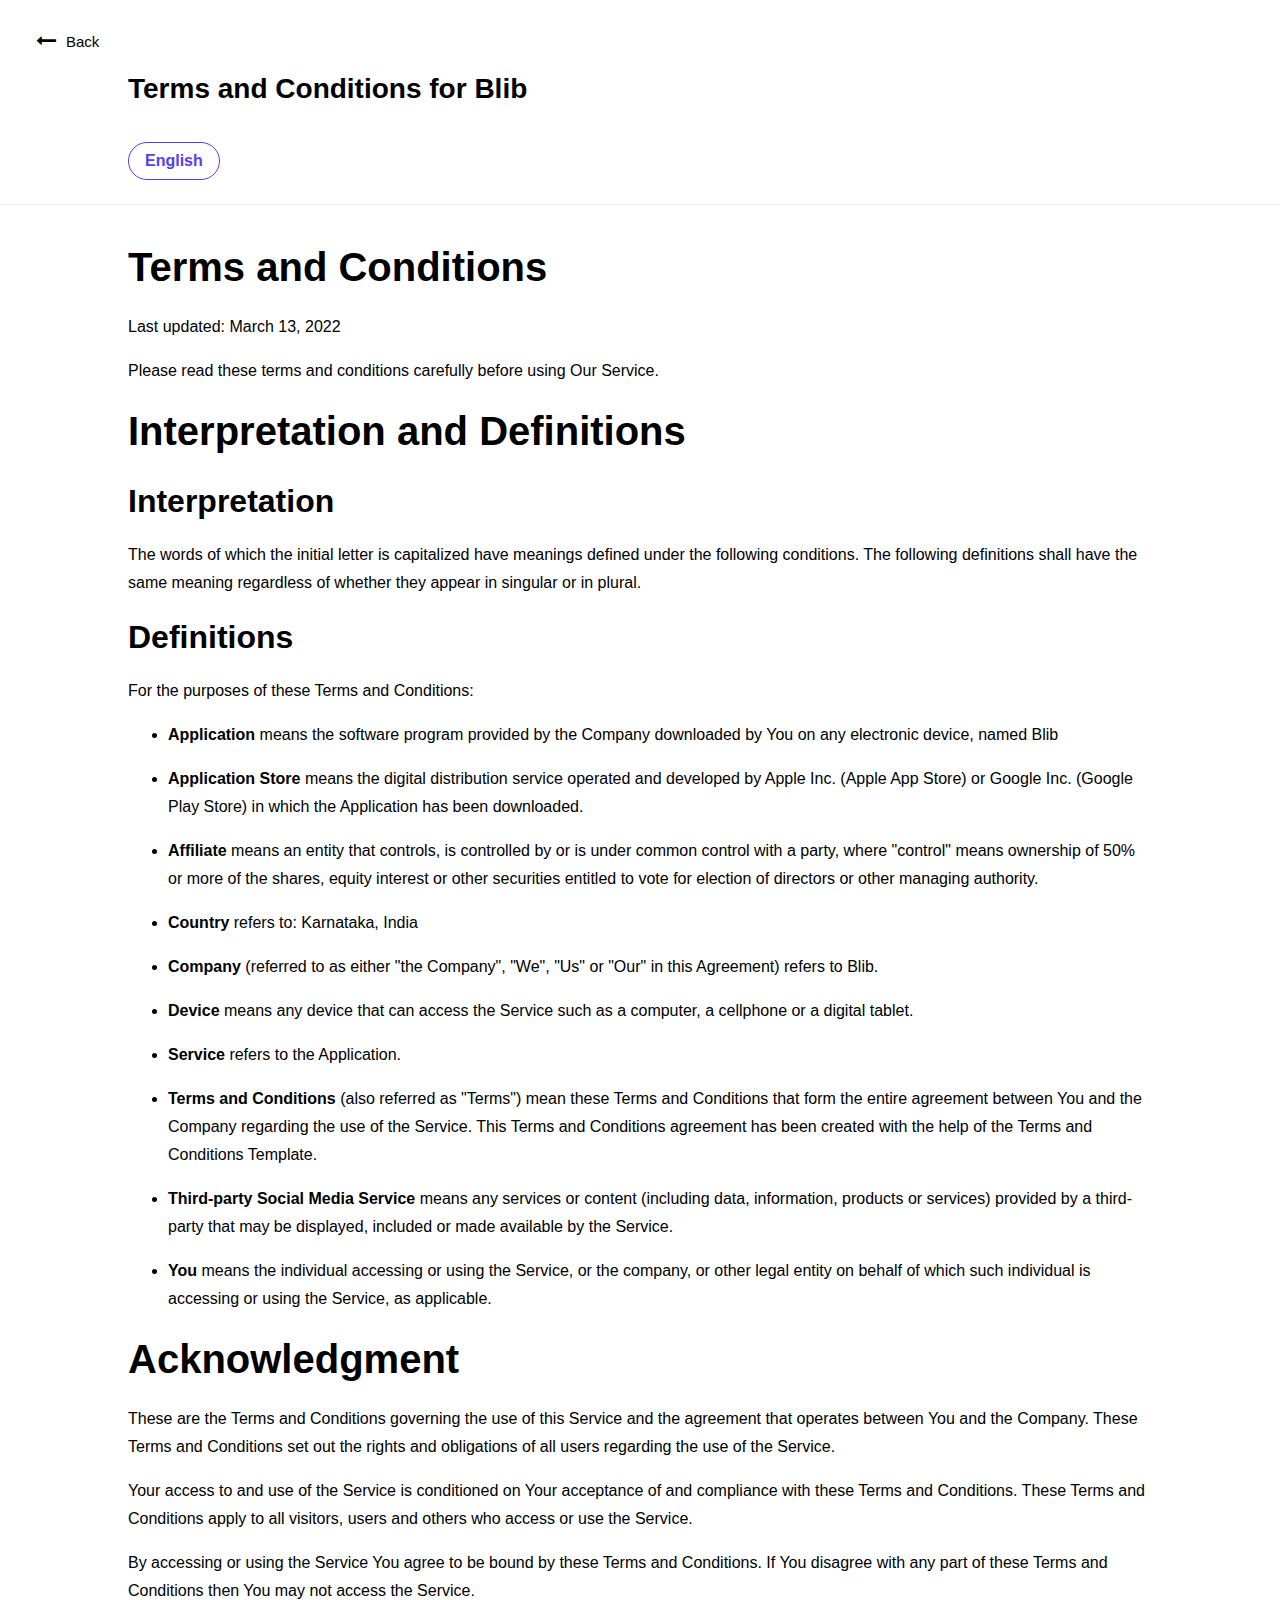
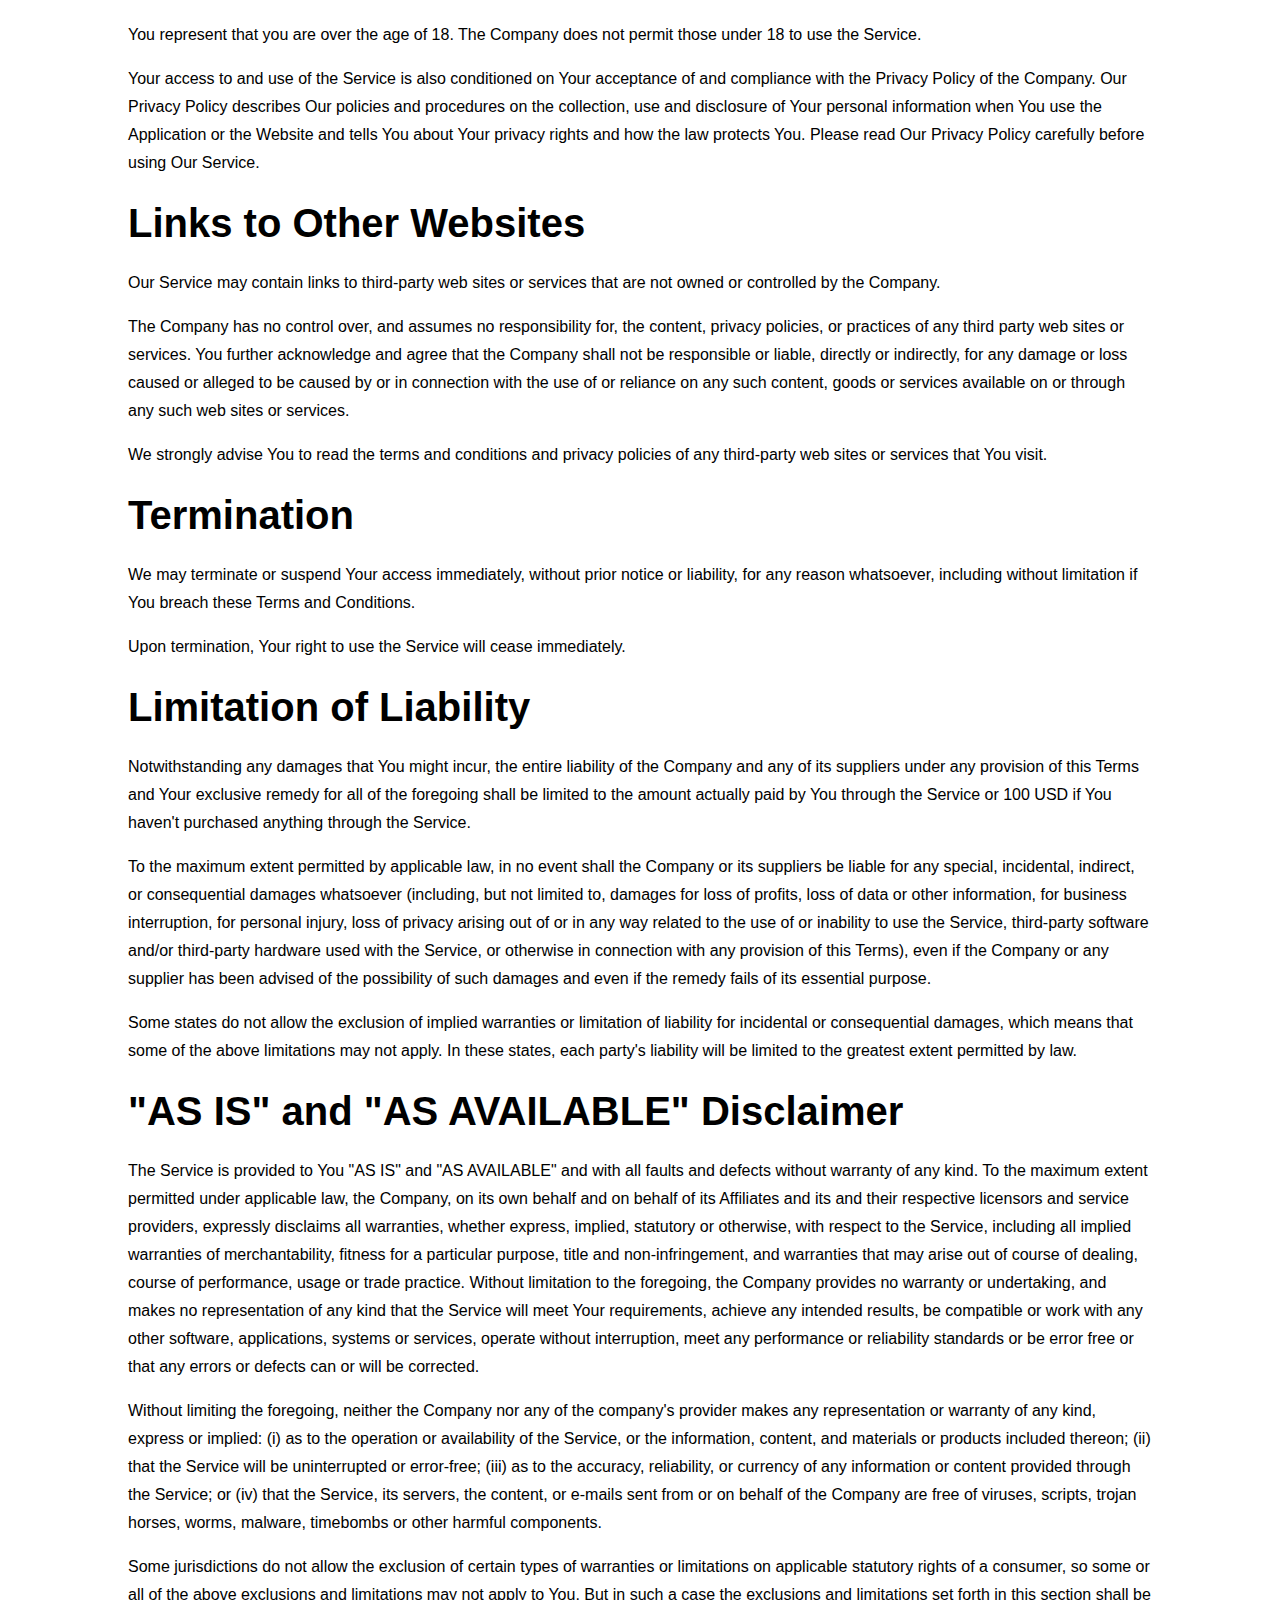
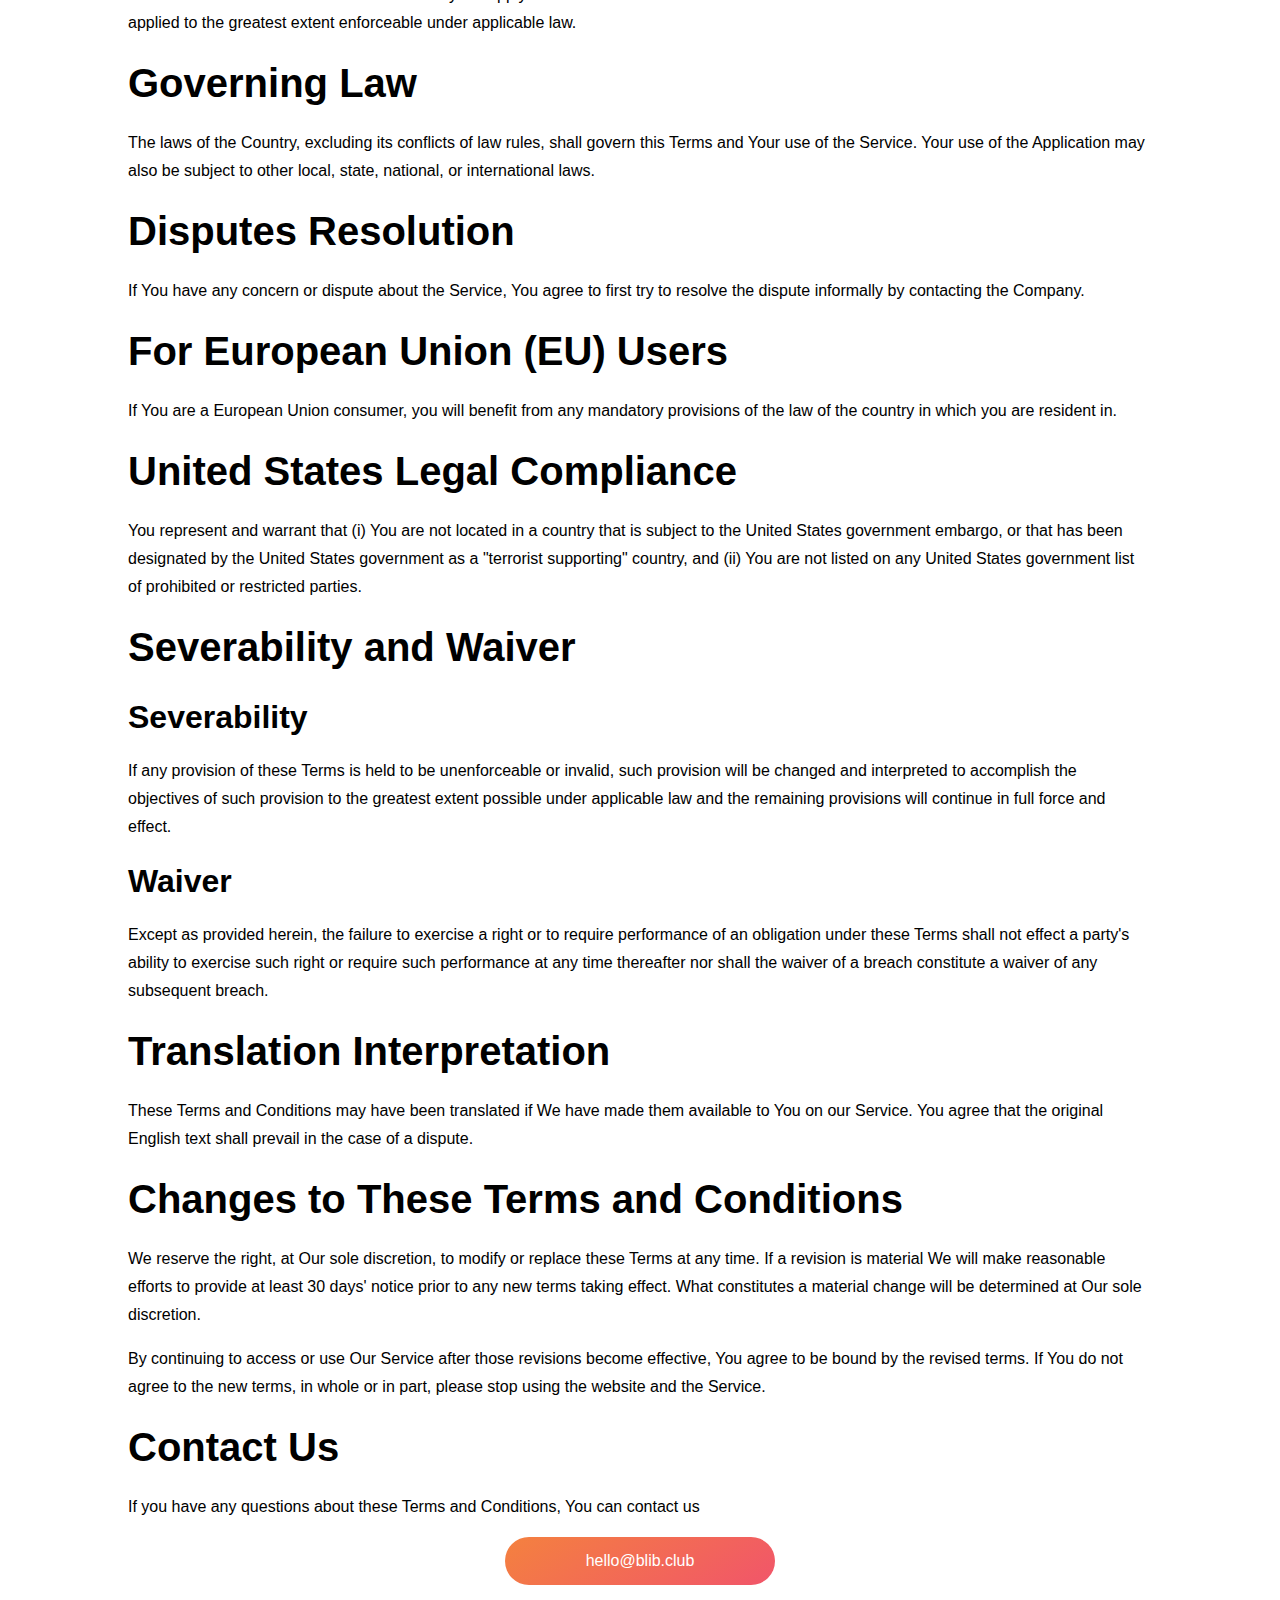
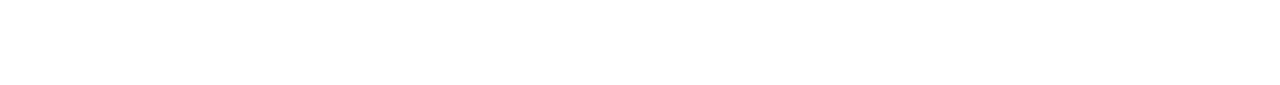
==== commit 0ece5502: "add mobile application links on dashboard and back button for termas &condition page" ====
--- a/terms-and-conditions.html
+++ b/terms-and-conditions.html
@@ -12,6 +12,7 @@
   </head>
   <body>
     <div class="page">
+      <div class="back-icon"><button onclick="javascript:window.close()"><i class="fa fa-long-arrow-left" aria-hidden="true"></i><span>Back</span></button></div>
       <div class="header">
         <div class="container">
           <p class="title">Terms and Conditions for Blib</p>
--- a/assets/css/livelink.css
+++ b/assets/css/livelink.css
@@ -142,4 +142,25 @@
 }
 .email-container:hover{
     box-shadow: 1px 2px 2px;
+}
+
+.back-icon{
+    padding-left: 30px;
+    padding-top: 30px;
+}
+.back-icon button{
+    background:none;
+    border: none;
+    cursor: pointer;
+    align-items: center;
+    display: flex;
+    align-items: center;
+    justify-content: center;
+    gap:10px;
+}
+.back-icon i{
+    font-size: 20px;
+}
+.back-icon span{
+    font-size:15px;
 }